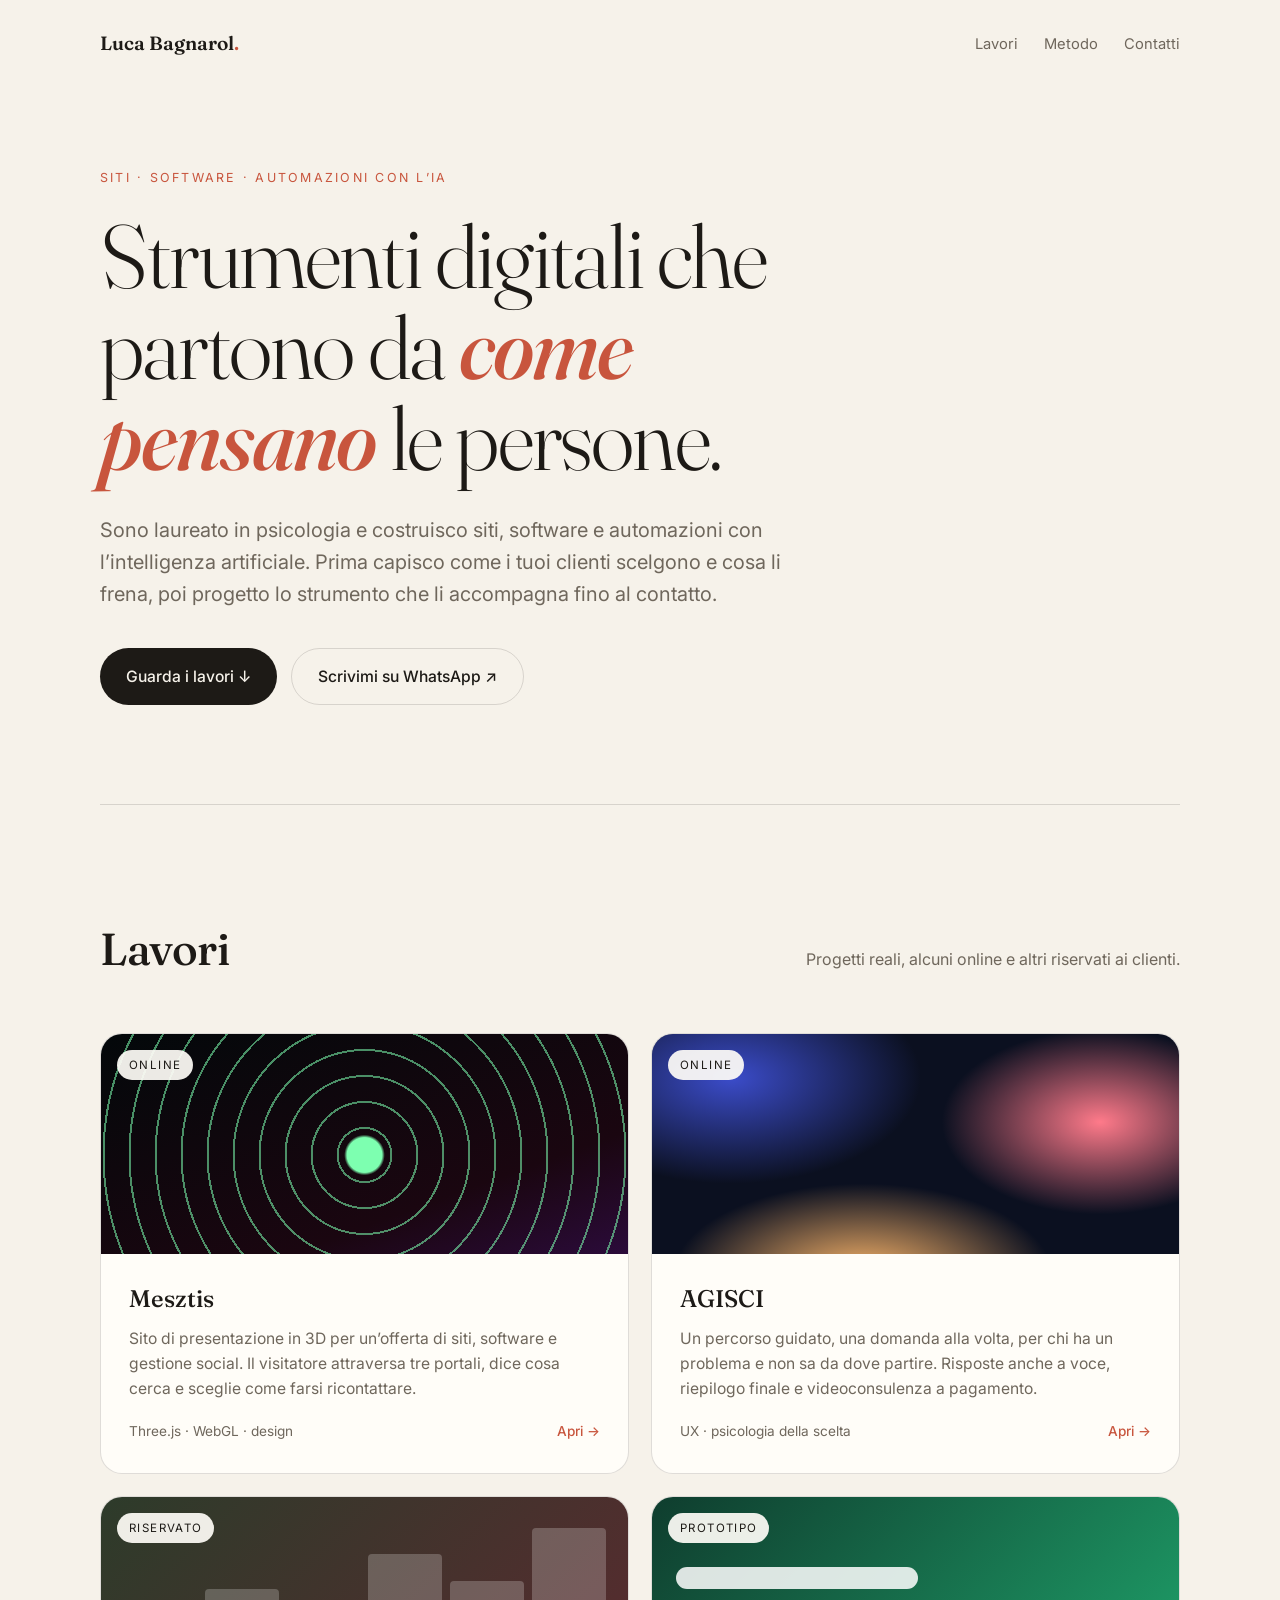
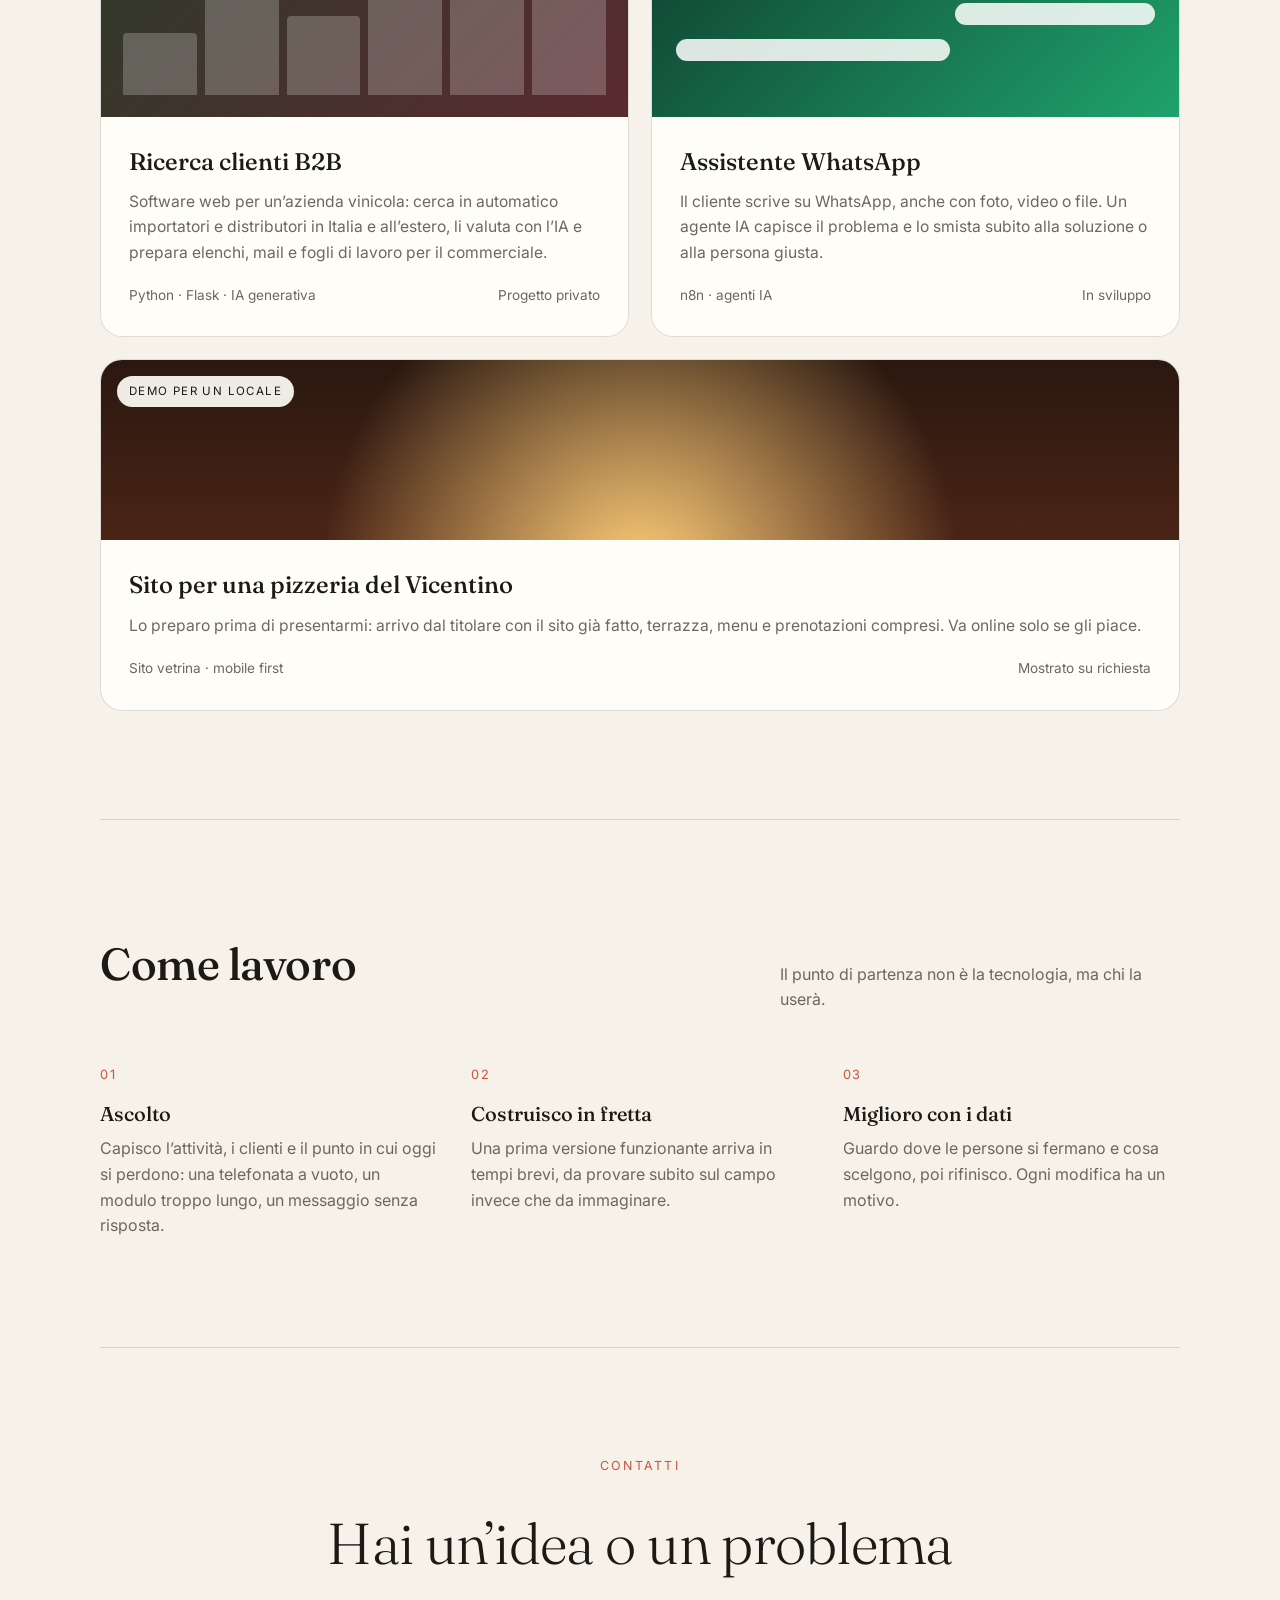
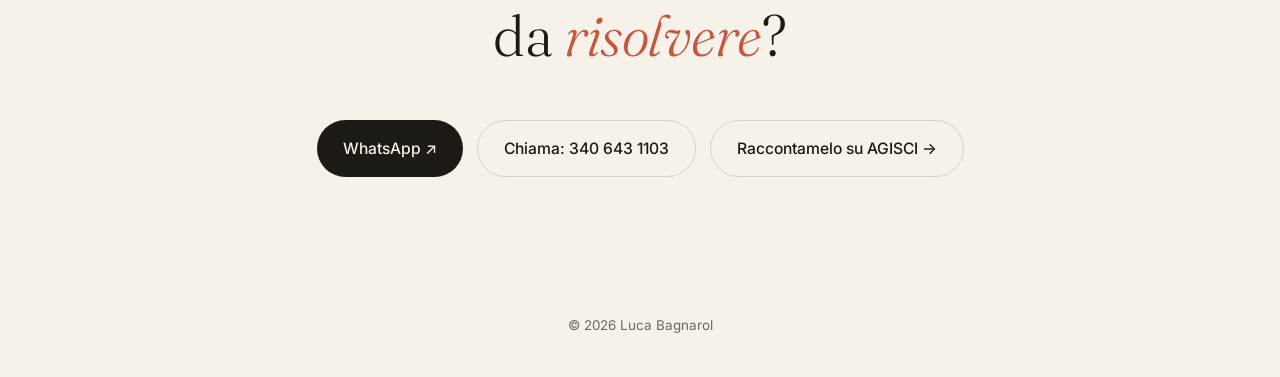
==== index.html @ f9bddebd "Add files via upload" ====
<!DOCTYPE html>
<html lang="it">
<head>
<meta charset="UTF-8">
<meta name="viewport" content="width=device-width, initial-scale=1.0">
<title>Luca Bagnarol — siti, software e automazioni</title>
<meta name="description" content="Portfolio di Luca Bagnarol: siti web, software su misura e automazioni con l'intelligenza artificiale, progettati partendo da come pensano e decidono le persone.">
<link rel="preconnect" href="https://fonts.googleapis.com">
<link href="https://fonts.googleapis.com/css2?family=Fraunces:opsz,wght@9..144,300;9..144,500;9..144,600&family=Inter:wght@300;400;500&display=swap" rel="stylesheet">
<style>
  :root{--bg:#f6f2ea;--ink:#1d1a16;--muted:#6f675c;--line:rgba(29,26,22,.14);--accent:#c8553d;--card:#fffdf8}
  *{box-sizing:border-box;margin:0;padding:0}
  html{scroll-behavior:smooth}
  body{background:var(--bg);color:var(--ink);font-family:Inter,system-ui,sans-serif;line-height:1.6;-webkit-font-smoothing:antialiased}
  a{color:inherit}
  .wrap{width:min(1080px,88vw);margin:0 auto}

  header{display:flex;justify-content:space-between;align-items:center;padding:28px 0}
  .mark{font-family:Fraunces,serif;font-weight:600;font-size:1.2rem;text-decoration:none}
  .mark span{color:var(--accent)}
  nav a{margin-left:26px;text-decoration:none;font-size:.92rem;color:var(--muted)}
  nav a:hover{color:var(--ink)}

  .hero{padding:9vh 0 11vh;border-bottom:1px solid var(--line)}
  .kicker{font-size:.78rem;letter-spacing:.18em;text-transform:uppercase;color:var(--accent);margin-bottom:22px}
  h1{font-family:Fraunces,serif;font-weight:300;font-size:clamp(2.6rem,7vw,5.6rem);line-height:1.02;letter-spacing:-.02em;max-width:14ch}
  h1 em{font-style:italic;font-weight:500;color:var(--accent)}
  .lead{margin-top:30px;max-width:56ch;font-size:clamp(1.05rem,1.6vw,1.25rem);color:var(--muted)}
  .cta{margin-top:38px;display:flex;flex-wrap:wrap;gap:14px}
  .btn{display:inline-flex;align-items:center;gap:10px;padding:15px 26px;border-radius:999px;text-decoration:none;font-weight:500;font-size:.98rem;transition:transform .25s,background .25s}
  .btn.main{background:var(--ink);color:var(--bg)}
  .btn.main:hover{transform:translateY(-2px)}
  .btn.ghost{border:1px solid var(--line)}
  .btn.ghost:hover{border-color:var(--ink)}

  section{padding:12vh 0;border-bottom:1px solid var(--line)}
  .head{display:flex;justify-content:space-between;align-items:baseline;gap:20px;margin-bottom:48px;flex-wrap:wrap}
  h2{font-family:Fraunces,serif;font-weight:500;font-size:clamp(1.8rem,3.6vw,2.8rem);letter-spacing:-.01em}
  .head p{color:var(--muted);max-width:40ch}

  .grid{display:grid;grid-template-columns:repeat(2,1fr);gap:22px}
  .work{position:relative;display:flex;flex-direction:column;background:var(--card);border:1px solid var(--line);border-radius:22px;overflow:hidden;text-decoration:none;transition:transform .35s cubic-bezier(.2,.8,.2,1),box-shadow .35s}
  a.work:hover{transform:translateY(-4px);box-shadow:0 24px 50px -28px rgba(29,26,22,.35)}
  .thumb{height:220px;position:relative;overflow:hidden}
  .thumb.mesztis{background:radial-gradient(circle at 50% 55%,#7dffb0 0 6%,transparent 7%),repeating-radial-gradient(circle at 50% 55%,rgba(125,255,176,.55) 0 2px,transparent 2px 26px),linear-gradient(160deg,#03080a,#1a0610 70%,#2b0b3a)}
  .thumb.agisci{background:radial-gradient(60% 80% at 15% 20%,#3b4cca 0,transparent 60%),radial-gradient(50% 70% at 85% 40%,#ff7a8a 0,transparent 60%),radial-gradient(60% 70% at 40% 110%,#ffb86b 0,transparent 60%),#0b1020}
  .thumb.buyer{background:linear-gradient(135deg,#2d3b2a,#5a2a2f);display:flex;align-items:flex-end;padding:22px;gap:8px}
  .thumb.buyer i{flex:1;background:rgba(255,255,255,.22);border-radius:4px 4px 0 0}
  .thumb.wa{background:linear-gradient(135deg,#0f3d2e,#1fa36b)}
  .thumb.wa i{position:absolute;height:22px;border-radius:12px;background:rgba(255,255,255,.85)}
  .thumb.pizza{background:radial-gradient(circle at 50% 120%,#ffcf7a 0,transparent 55%),linear-gradient(180deg,#2a1810,#4a2416)}
  .thumb .tag{position:absolute;top:16px;left:16px;font-size:.72rem;letter-spacing:.12em;text-transform:uppercase;background:rgba(255,253,248,.92);color:var(--ink);padding:6px 12px;border-radius:999px}
  .body{padding:26px 28px 30px;flex:1;display:flex;flex-direction:column}
  .work h3{font-family:Fraunces,serif;font-weight:500;font-size:1.5rem;margin-bottom:8px}
  .work p{color:var(--muted);font-size:.98rem}
  .meta{margin-top:auto;padding-top:20px;display:flex;justify-content:space-between;align-items:center;font-size:.85rem;color:var(--muted)}
  .meta .go{color:var(--accent);font-weight:500}
  .wide{grid-column:1 / -1}
  .wide .thumb{height:180px}

  .method{display:grid;grid-template-columns:repeat(3,1fr);gap:34px}
  .method b{display:block;font-family:Fraunces,serif;font-weight:500;font-size:1.25rem;margin:12px 0 6px}
  .method .n{font-size:.8rem;color:var(--accent);letter-spacing:.14em}
  .method p{color:var(--muted)}

  .contact{text-align:center;border-bottom:none}
  .contact h2{font-size:clamp(2rem,5vw,3.6rem);font-weight:300;max-width:18ch;margin:0 auto}
  .contact h2 em{font-style:italic;color:var(--accent)}
  .contact .cta{justify-content:center}
  footer{padding:30px 0 40px;text-align:center;font-size:.84rem;color:var(--muted)}

  @media (max-width:760px){
    .grid,.method{grid-template-columns:1fr}
    nav a:not(:last-child){display:none}
    .thumb{height:170px}
  }
</style>
</head>
<body>
<div class="wrap">
  <header>
    <a class="mark" href="#">Luca Bagnarol<span>.</span></a>
    <nav><a href="#lavori">Lavori</a><a href="#metodo">Metodo</a><a href="#contatti">Contatti</a></nav>
  </header>

  <div class="hero">
    <div class="kicker">Siti · Software · Automazioni con l’IA</div>
    <h1>Strumenti digitali che partono da <em>come pensano</em> le persone.</h1>
    <p class="lead">Sono laureato in psicologia e costruisco siti, software e automazioni con l’intelligenza artificiale. Prima capisco come i tuoi clienti scelgono e cosa li frena, poi progetto lo strumento che li accompagna fino al contatto.</p>
    <div class="cta">
      <a class="btn main" href="#lavori">Guarda i lavori ↓</a>
      <a class="btn ghost" href="https://wa.me/393406431103" target="_blank" rel="noopener">Scrivimi su WhatsApp ↗</a>
    </div>
  </div>

  <section id="lavori">
    <div class="head"><h2>Lavori</h2><p>Progetti reali, alcuni online e altri riservati ai clienti.</p></div>
    <div class="grid">
      <a class="work" href="/mesztis/">
        <div class="thumb mesztis"><span class="tag">Online</span></div>
        <div class="body">
          <h3>Mesztis</h3>
          <p>Sito di presentazione in 3D per un’offerta di siti, software e gestione social. Il visitatore attraversa tre portali, dice cosa cerca e sceglie come farsi ricontattare.</p>
          <div class="meta"><span>Three.js · WebGL · design</span><span class="go">Apri →</span></div>
        </div>
      </a>
      <a class="work" href="/agisci/">
        <div class="thumb agisci"><span class="tag">Online</span></div>
        <div class="body">
          <h3>AGISCI</h3>
          <p>Un percorso guidato, una domanda alla volta, per chi ha un problema e non sa da dove partire. Risposte anche a voce, riepilogo finale e videoconsulenza a pagamento.</p>
          <div class="meta"><span>UX · psicologia della scelta</span><span class="go">Apri →</span></div>
        </div>
      </a>
      <div class="work">
        <div class="thumb buyer"><span class="tag">Riservato</span><i style="height:35%"></i><i style="height:60%"></i><i style="height:45%"></i><i style="height:80%"></i><i style="height:65%"></i><i style="height:95%"></i></div>
        <div class="body">
          <h3>Ricerca clienti B2B</h3>
          <p>Software web per un’azienda vinicola: cerca in automatico importatori e distributori in Italia e all’estero, li valuta con l’IA e prepara elenchi, mail e fogli di lavoro per il commerciale.</p>
          <div class="meta"><span>Python · Flask · IA generativa</span><span>Progetto privato</span></div>
        </div>
      </div>
      <div class="work">
        <div class="thumb wa"><span class="tag">Prototipo</span><i style="left:24px;top:70px;width:46%"></i><i style="right:24px;top:106px;width:38%"></i><i style="left:24px;top:142px;width:52%"></i></div>
        <div class="body">
          <h3>Assistente WhatsApp</h3>
          <p>Il cliente scrive su WhatsApp, anche con foto, video o file. Un agente IA capisce il problema e lo smista subito alla soluzione o alla persona giusta.</p>
          <div class="meta"><span>n8n · agenti IA</span><span>In sviluppo</span></div>
        </div>
      </div>
      <div class="work wide">
        <div class="thumb pizza"><span class="tag">Demo per un locale</span></div>
        <div class="body">
          <h3>Sito per una pizzeria del Vicentino</h3>
          <p>Lo preparo prima di presentarmi: arrivo dal titolare con il sito già fatto, terrazza, menu e prenotazioni compresi. Va online solo se gli piace.</p>
          <div class="meta"><span>Sito vetrina · mobile first</span><span>Mostrato su richiesta</span></div>
        </div>
      </div>
    </div>
  </section>

  <section id="metodo">
    <div class="head"><h2>Come lavoro</h2><p>Il punto di partenza non è la tecnologia, ma chi la userà.</p></div>
    <div class="method">
      <div><span class="n">01</span><b>Ascolto</b><p>Capisco l’attività, i clienti e il punto in cui oggi si perdono: una telefonata a vuoto, un modulo troppo lungo, un messaggio senza risposta.</p></div>
      <div><span class="n">02</span><b>Costruisco in fretta</b><p>Una prima versione funzionante arriva in tempi brevi, da provare subito sul campo invece che da immaginare.</p></div>
      <div><span class="n">03</span><b>Miglioro con i dati</b><p>Guardo dove le persone si fermano e cosa scelgono, poi rifinisco. Ogni modifica ha un motivo.</p></div>
    </div>
  </section>

  <section class="contact" id="contatti">
    <div class="kicker">Contatti</div>
    <h2>Hai un’idea o un problema da <em>risolvere</em>?</h2>
    <div class="cta">
      <a class="btn main" href="https://wa.me/393406431103" target="_blank" rel="noopener">WhatsApp ↗</a>
      <a class="btn ghost" href="tel:+393406431103">Chiama: 340 643 1103</a>
      <a class="btn ghost" href="/agisci/">Raccontamelo su AGISCI →</a>
    </div>
  </section>
</div>
<footer>© <span id="y"></span> Luca Bagnarol</footer>
<script>document.getElementById('y').textContent = new Date().getFullYear();</script>
</body>
</html>
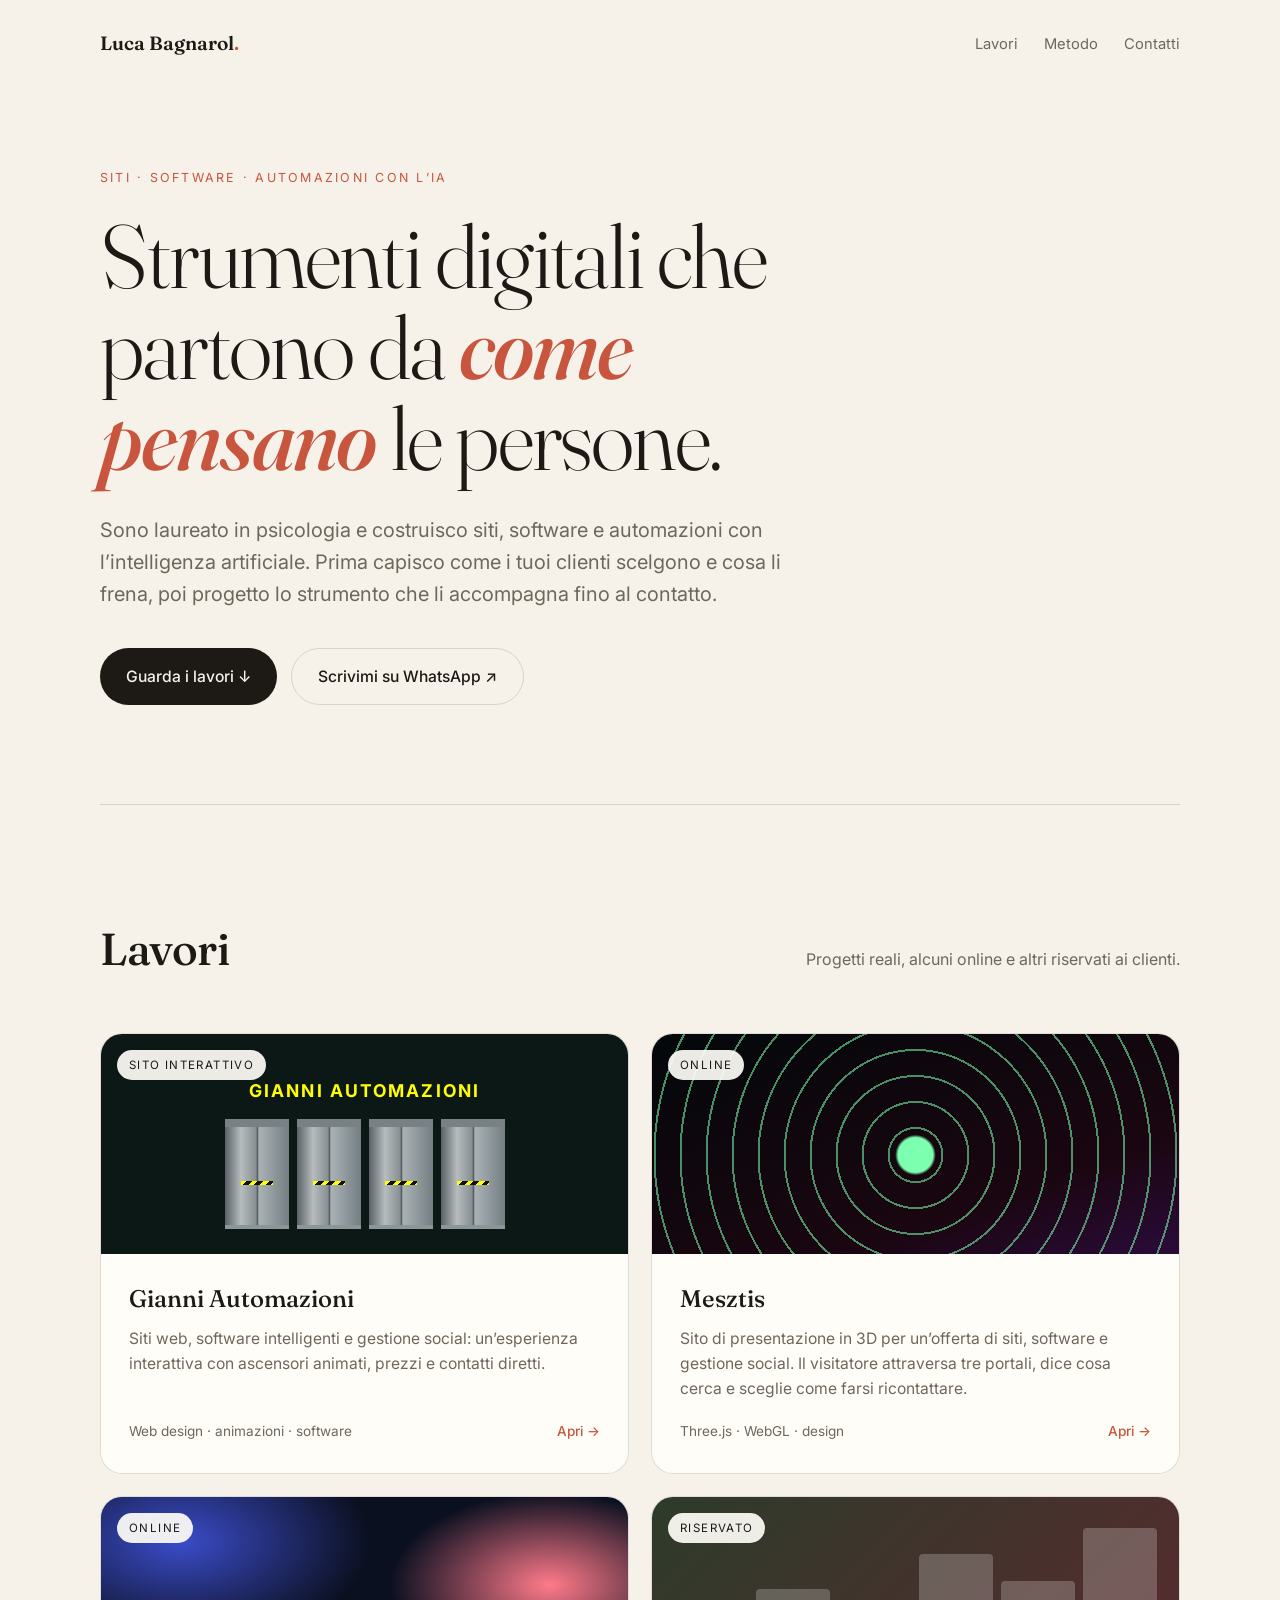
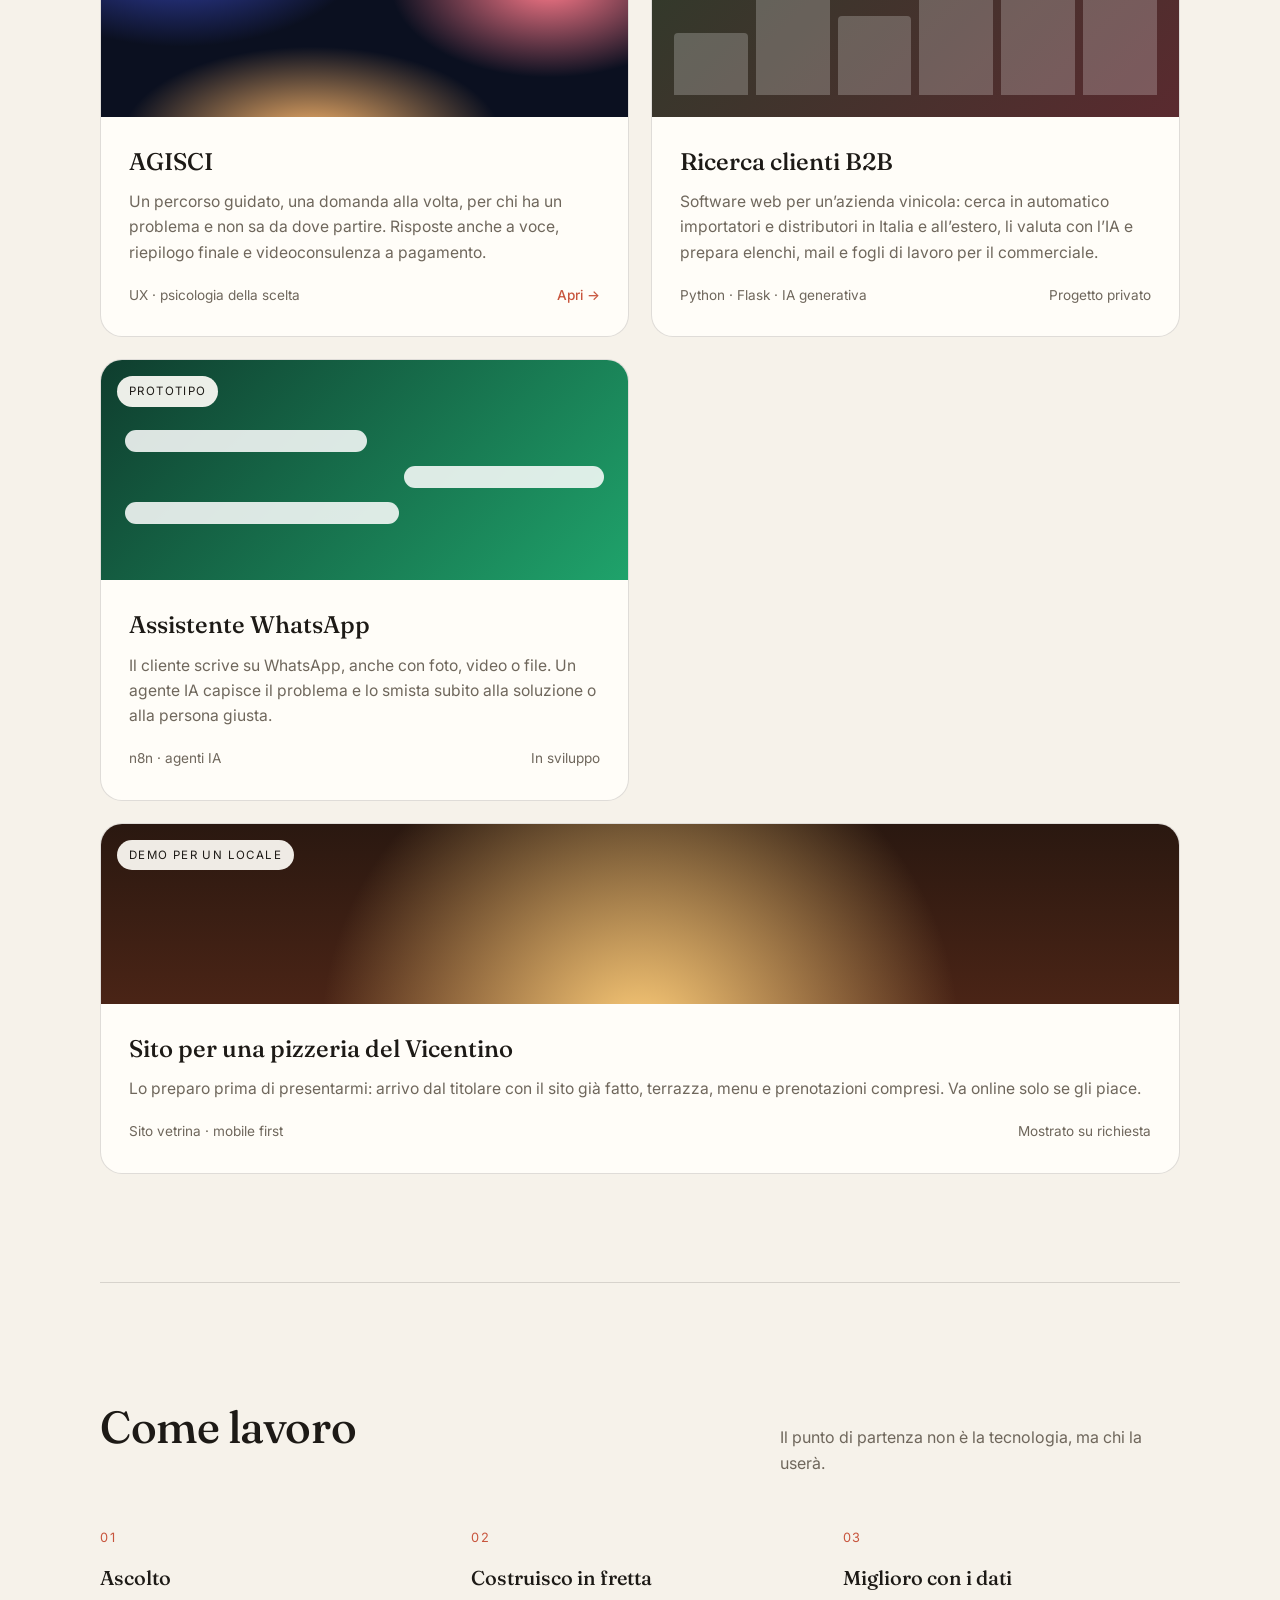
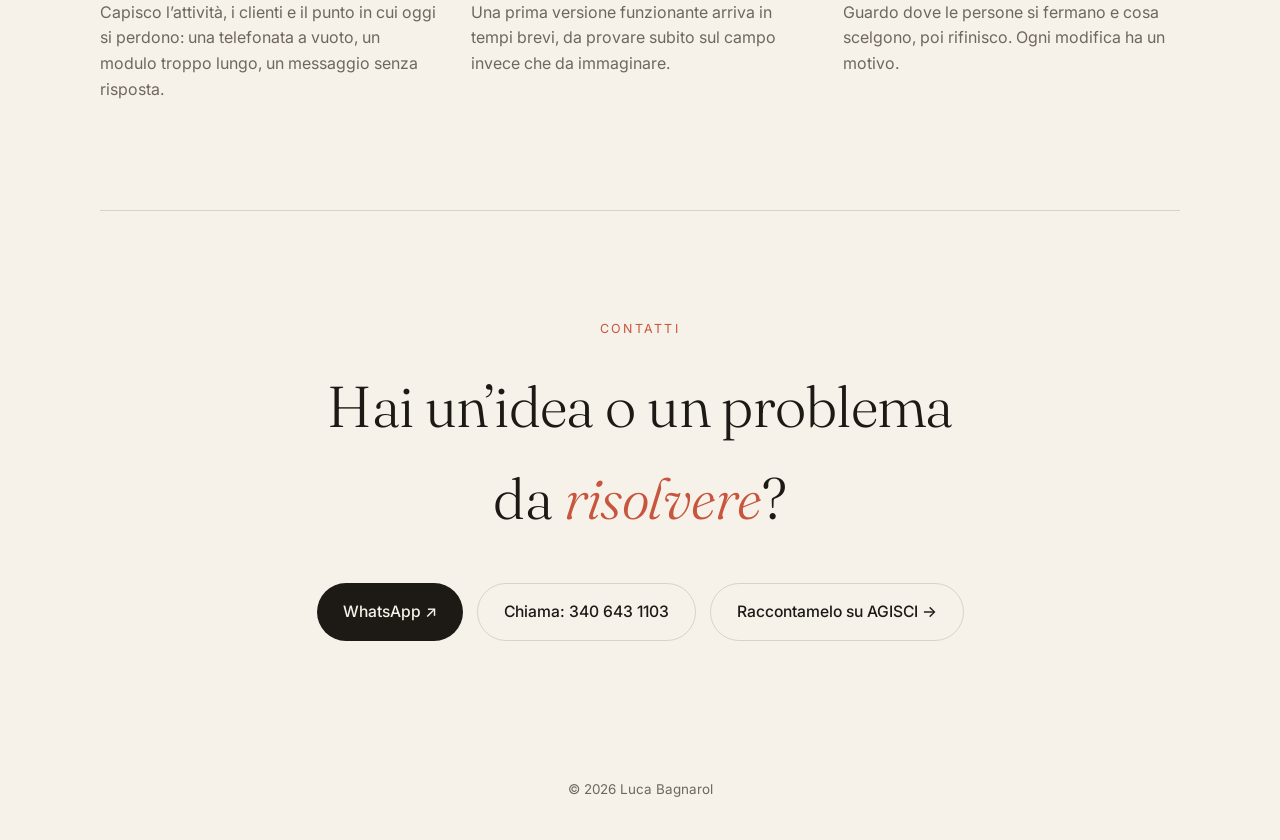
==== commit 77347194: "Add files via upload" ====
--- a/index.html
+++ b/index.html
@@ -1,164 +1,177 @@
-<!DOCTYPE html>
-<html lang="it">
-<head>
-<meta charset="UTF-8">
-<meta name="viewport" content="width=device-width, initial-scale=1.0">
-<title>Luca Bagnarol — siti, software e automazioni</title>
-<meta name="description" content="Portfolio di Luca Bagnarol: siti web, software su misura e automazioni con l'intelligenza artificiale, progettati partendo da come pensano e decidono le persone.">
-<link rel="preconnect" href="https://fonts.googleapis.com">
-<link href="https://fonts.googleapis.com/css2?family=Fraunces:opsz,wght@9..144,300;9..144,500;9..144,600&family=Inter:wght@300;400;500&display=swap" rel="stylesheet">
-<style>
-  :root{--bg:#f6f2ea;--ink:#1d1a16;--muted:#6f675c;--line:rgba(29,26,22,.14);--accent:#c8553d;--card:#fffdf8}
-  *{box-sizing:border-box;margin:0;padding:0}
-  html{scroll-behavior:smooth}
-  body{background:var(--bg);color:var(--ink);font-family:Inter,system-ui,sans-serif;line-height:1.6;-webkit-font-smoothing:antialiased}
-  a{color:inherit}
-  .wrap{width:min(1080px,88vw);margin:0 auto}
-
-  header{display:flex;justify-content:space-between;align-items:center;padding:28px 0}
-  .mark{font-family:Fraunces,serif;font-weight:600;font-size:1.2rem;text-decoration:none}
-  .mark span{color:var(--accent)}
-  nav a{margin-left:26px;text-decoration:none;font-size:.92rem;color:var(--muted)}
-  nav a:hover{color:var(--ink)}
-
-  .hero{padding:9vh 0 11vh;border-bottom:1px solid var(--line)}
-  .kicker{font-size:.78rem;letter-spacing:.18em;text-transform:uppercase;color:var(--accent);margin-bottom:22px}
-  h1{font-family:Fraunces,serif;font-weight:300;font-size:clamp(2.6rem,7vw,5.6rem);line-height:1.02;letter-spacing:-.02em;max-width:14ch}
-  h1 em{font-style:italic;font-weight:500;color:var(--accent)}
-  .lead{margin-top:30px;max-width:56ch;font-size:clamp(1.05rem,1.6vw,1.25rem);color:var(--muted)}
-  .cta{margin-top:38px;display:flex;flex-wrap:wrap;gap:14px}
-  .btn{display:inline-flex;align-items:center;gap:10px;padding:15px 26px;border-radius:999px;text-decoration:none;font-weight:500;font-size:.98rem;transition:transform .25s,background .25s}
-  .btn.main{background:var(--ink);color:var(--bg)}
-  .btn.main:hover{transform:translateY(-2px)}
-  .btn.ghost{border:1px solid var(--line)}
-  .btn.ghost:hover{border-color:var(--ink)}
-
-  section{padding:12vh 0;border-bottom:1px solid var(--line)}
-  .head{display:flex;justify-content:space-between;align-items:baseline;gap:20px;margin-bottom:48px;flex-wrap:wrap}
-  h2{font-family:Fraunces,serif;font-weight:500;font-size:clamp(1.8rem,3.6vw,2.8rem);letter-spacing:-.01em}
-  .head p{color:var(--muted);max-width:40ch}
-
-  .grid{display:grid;grid-template-columns:repeat(2,1fr);gap:22px}
-  .work{position:relative;display:flex;flex-direction:column;background:var(--card);border:1px solid var(--line);border-radius:22px;overflow:hidden;text-decoration:none;transition:transform .35s cubic-bezier(.2,.8,.2,1),box-shadow .35s}
-  a.work:hover{transform:translateY(-4px);box-shadow:0 24px 50px -28px rgba(29,26,22,.35)}
-  .thumb{height:220px;position:relative;overflow:hidden}
-  .thumb.mesztis{background:radial-gradient(circle at 50% 55%,#7dffb0 0 6%,transparent 7%),repeating-radial-gradient(circle at 50% 55%,rgba(125,255,176,.55) 0 2px,transparent 2px 26px),linear-gradient(160deg,#03080a,#1a0610 70%,#2b0b3a)}
-  .thumb.agisci{background:radial-gradient(60% 80% at 15% 20%,#3b4cca 0,transparent 60%),radial-gradient(50% 70% at 85% 40%,#ff7a8a 0,transparent 60%),radial-gradient(60% 70% at 40% 110%,#ffb86b 0,transparent 60%),#0b1020}
-  .thumb.buyer{background:linear-gradient(135deg,#2d3b2a,#5a2a2f);display:flex;align-items:flex-end;padding:22px;gap:8px}
-  .thumb.buyer i{flex:1;background:rgba(255,255,255,.22);border-radius:4px 4px 0 0}
-  .thumb.wa{background:linear-gradient(135deg,#0f3d2e,#1fa36b)}
-  .thumb.wa i{position:absolute;height:22px;border-radius:12px;background:rgba(255,255,255,.85)}
-  .thumb.pizza{background:radial-gradient(circle at 50% 120%,#ffcf7a 0,transparent 55%),linear-gradient(180deg,#2a1810,#4a2416)}
-  .thumb .tag{position:absolute;top:16px;left:16px;font-size:.72rem;letter-spacing:.12em;text-transform:uppercase;background:rgba(255,253,248,.92);color:var(--ink);padding:6px 12px;border-radius:999px}
-  .body{padding:26px 28px 30px;flex:1;display:flex;flex-direction:column}
-  .work h3{font-family:Fraunces,serif;font-weight:500;font-size:1.5rem;margin-bottom:8px}
-  .work p{color:var(--muted);font-size:.98rem}
-  .meta{margin-top:auto;padding-top:20px;display:flex;justify-content:space-between;align-items:center;font-size:.85rem;color:var(--muted)}
-  .meta .go{color:var(--accent);font-weight:500}
-  .wide{grid-column:1 / -1}
-  .wide .thumb{height:180px}
-
-  .method{display:grid;grid-template-columns:repeat(3,1fr);gap:34px}
-  .method b{display:block;font-family:Fraunces,serif;font-weight:500;font-size:1.25rem;margin:12px 0 6px}
-  .method .n{font-size:.8rem;color:var(--accent);letter-spacing:.14em}
-  .method p{color:var(--muted)}
-
-  .contact{text-align:center;border-bottom:none}
-  .contact h2{font-size:clamp(2rem,5vw,3.6rem);font-weight:300;max-width:18ch;margin:0 auto}
-  .contact h2 em{font-style:italic;color:var(--accent)}
-  .contact .cta{justify-content:center}
-  footer{padding:30px 0 40px;text-align:center;font-size:.84rem;color:var(--muted)}
-
-  @media (max-width:760px){
-    .grid,.method{grid-template-columns:1fr}
-    nav a:not(:last-child){display:none}
-    .thumb{height:170px}
-  }
-</style>
-</head>
-<body>
-<div class="wrap">
-  <header>
-    <a class="mark" href="#">Luca Bagnarol<span>.</span></a>
-    <nav><a href="#lavori">Lavori</a><a href="#metodo">Metodo</a><a href="#contatti">Contatti</a></nav>
-  </header>
-
-  <div class="hero">
-    <div class="kicker">Siti · Software · Automazioni con l’IA</div>
-    <h1>Strumenti digitali che partono da <em>come pensano</em> le persone.</h1>
-    <p class="lead">Sono laureato in psicologia e costruisco siti, software e automazioni con l’intelligenza artificiale. Prima capisco come i tuoi clienti scelgono e cosa li frena, poi progetto lo strumento che li accompagna fino al contatto.</p>
-    <div class="cta">
-      <a class="btn main" href="#lavori">Guarda i lavori ↓</a>
-      <a class="btn ghost" href="https://wa.me/393406431103" target="_blank" rel="noopener">Scrivimi su WhatsApp ↗</a>
-    </div>
-  </div>
-
-  <section id="lavori">
-    <div class="head"><h2>Lavori</h2><p>Progetti reali, alcuni online e altri riservati ai clienti.</p></div>
-    <div class="grid">
-      <a class="work" href="/mesztis/">
-        <div class="thumb mesztis"><span class="tag">Online</span></div>
-        <div class="body">
-          <h3>Mesztis</h3>
-          <p>Sito di presentazione in 3D per un’offerta di siti, software e gestione social. Il visitatore attraversa tre portali, dice cosa cerca e sceglie come farsi ricontattare.</p>
-          <div class="meta"><span>Three.js · WebGL · design</span><span class="go">Apri →</span></div>
-        </div>
-      </a>
-      <a class="work" href="/agisci/">
-        <div class="thumb agisci"><span class="tag">Online</span></div>
-        <div class="body">
-          <h3>AGISCI</h3>
-          <p>Un percorso guidato, una domanda alla volta, per chi ha un problema e non sa da dove partire. Risposte anche a voce, riepilogo finale e videoconsulenza a pagamento.</p>
-          <div class="meta"><span>UX · psicologia della scelta</span><span class="go">Apri →</span></div>
-        </div>
-      </a>
-      <div class="work">
-        <div class="thumb buyer"><span class="tag">Riservato</span><i style="height:35%"></i><i style="height:60%"></i><i style="height:45%"></i><i style="height:80%"></i><i style="height:65%"></i><i style="height:95%"></i></div>
-        <div class="body">
-          <h3>Ricerca clienti B2B</h3>
-          <p>Software web per un’azienda vinicola: cerca in automatico importatori e distributori in Italia e all’estero, li valuta con l’IA e prepara elenchi, mail e fogli di lavoro per il commerciale.</p>
-          <div class="meta"><span>Python · Flask · IA generativa</span><span>Progetto privato</span></div>
-        </div>
-      </div>
-      <div class="work">
-        <div class="thumb wa"><span class="tag">Prototipo</span><i style="left:24px;top:70px;width:46%"></i><i style="right:24px;top:106px;width:38%"></i><i style="left:24px;top:142px;width:52%"></i></div>
-        <div class="body">
-          <h3>Assistente WhatsApp</h3>
-          <p>Il cliente scrive su WhatsApp, anche con foto, video o file. Un agente IA capisce il problema e lo smista subito alla soluzione o alla persona giusta.</p>
-          <div class="meta"><span>n8n · agenti IA</span><span>In sviluppo</span></div>
-        </div>
-      </div>
-      <div class="work wide">
-        <div class="thumb pizza"><span class="tag">Demo per un locale</span></div>
-        <div class="body">
-          <h3>Sito per una pizzeria del Vicentino</h3>
-          <p>Lo preparo prima di presentarmi: arrivo dal titolare con il sito già fatto, terrazza, menu e prenotazioni compresi. Va online solo se gli piace.</p>
-          <div class="meta"><span>Sito vetrina · mobile first</span><span>Mostrato su richiesta</span></div>
-        </div>
-      </div>
-    </div>
-  </section>
-
-  <section id="metodo">
-    <div class="head"><h2>Come lavoro</h2><p>Il punto di partenza non è la tecnologia, ma chi la userà.</p></div>
-    <div class="method">
-      <div><span class="n">01</span><b>Ascolto</b><p>Capisco l’attività, i clienti e il punto in cui oggi si perdono: una telefonata a vuoto, un modulo troppo lungo, un messaggio senza risposta.</p></div>
-      <div><span class="n">02</span><b>Costruisco in fretta</b><p>Una prima versione funzionante arriva in tempi brevi, da provare subito sul campo invece che da immaginare.</p></div>
-      <div><span class="n">03</span><b>Miglioro con i dati</b><p>Guardo dove le persone si fermano e cosa scelgono, poi rifinisco. Ogni modifica ha un motivo.</p></div>
-    </div>
-  </section>
-
-  <section class="contact" id="contatti">
-    <div class="kicker">Contatti</div>
-    <h2>Hai un’idea o un problema da <em>risolvere</em>?</h2>
-    <div class="cta">
-      <a class="btn main" href="https://wa.me/393406431103" target="_blank" rel="noopener">WhatsApp ↗</a>
-      <a class="btn ghost" href="tel:+393406431103">Chiama: 340 643 1103</a>
-      <a class="btn ghost" href="/agisci/">Raccontamelo su AGISCI →</a>
-    </div>
-  </section>
-</div>
-<footer>© <span id="y"></span> Luca Bagnarol</footer>
-<script>document.getElementById('y').textContent = new Date().getFullYear();</script>
-</body>
-</html>
+<!DOCTYPE html>
+<html lang="it">
+<head>
+<meta charset="UTF-8">
+<meta name="viewport" content="width=device-width, initial-scale=1.0">
+<title>Luca Bagnarol — siti, software e automazioni</title>
+<meta name="description" content="Portfolio di Luca Bagnarol: siti web, software su misura e automazioni con l'intelligenza artificiale, progettati partendo da come pensano e decidono le persone.">
+<link rel="preconnect" href="https://fonts.googleapis.com">
+<link href="https://fonts.googleapis.com/css2?family=Fraunces:opsz,wght@9..144,300;9..144,500;9..144,600&family=Inter:wght@300;400;500&display=swap" rel="stylesheet">
+<style>
+  :root{--bg:#f6f2ea;--ink:#1d1a16;--muted:#6f675c;--line:rgba(29,26,22,.14);--accent:#c8553d;--card:#fffdf8}
+  *{box-sizing:border-box;margin:0;padding:0}
+  html{scroll-behavior:smooth}
+  body{background:var(--bg);color:var(--ink);font-family:Inter,system-ui,sans-serif;line-height:1.6;-webkit-font-smoothing:antialiased}
+  a{color:inherit}
+  .wrap{width:min(1080px,88vw);margin:0 auto}
+
+  header{display:flex;justify-content:space-between;align-items:center;padding:28px 0}
+  .mark{font-family:Fraunces,serif;font-weight:600;font-size:1.2rem;text-decoration:none}
+  .mark span{color:var(--accent)}
+  nav a{margin-left:26px;text-decoration:none;font-size:.92rem;color:var(--muted)}
+  nav a:hover{color:var(--ink)}
+
+  .hero{padding:9vh 0 11vh;border-bottom:1px solid var(--line)}
+  .kicker{font-size:.78rem;letter-spacing:.18em;text-transform:uppercase;color:var(--accent);margin-bottom:22px}
+  h1{font-family:Fraunces,serif;font-weight:300;font-size:clamp(2.6rem,7vw,5.6rem);line-height:1.02;letter-spacing:-.02em;max-width:14ch}
+  h1 em{font-style:italic;font-weight:500;color:var(--accent)}
+  .lead{margin-top:30px;max-width:56ch;font-size:clamp(1.05rem,1.6vw,1.25rem);color:var(--muted)}
+  .cta{margin-top:38px;display:flex;flex-wrap:wrap;gap:14px}
+  .btn{display:inline-flex;align-items:center;gap:10px;padding:15px 26px;border-radius:999px;text-decoration:none;font-weight:500;font-size:.98rem;transition:transform .25s,background .25s}
+  .btn.main{background:var(--ink);color:var(--bg)}
+  .btn.main:hover{transform:translateY(-2px)}
+  .btn.ghost{border:1px solid var(--line)}
+  .btn.ghost:hover{border-color:var(--ink)}
+
+  section{padding:12vh 0;border-bottom:1px solid var(--line)}
+  .head{display:flex;justify-content:space-between;align-items:baseline;gap:20px;margin-bottom:48px;flex-wrap:wrap}
+  h2{font-family:Fraunces,serif;font-weight:500;font-size:clamp(1.8rem,3.6vw,2.8rem);letter-spacing:-.01em}
+  .head p{color:var(--muted);max-width:40ch}
+
+  .grid{display:grid;grid-template-columns:repeat(2,1fr);gap:22px}
+  .work{position:relative;display:flex;flex-direction:column;background:var(--card);border:1px solid var(--line);border-radius:22px;overflow:hidden;text-decoration:none;transition:transform .35s cubic-bezier(.2,.8,.2,1),box-shadow .35s}
+  a.work:hover{transform:translateY(-4px);box-shadow:0 24px 50px -28px rgba(29,26,22,.35)}
+  .thumb{height:220px;position:relative;overflow:hidden}
+  .thumb.mesztis{background:radial-gradient(circle at 50% 55%,#7dffb0 0 6%,transparent 7%),repeating-radial-gradient(circle at 50% 55%,rgba(125,255,176,.55) 0 2px,transparent 2px 26px),linear-gradient(160deg,#03080a,#1a0610 70%,#2b0b3a)}
+  .thumb.agisci{background:radial-gradient(60% 80% at 15% 20%,#3b4cca 0,transparent 60%),radial-gradient(50% 70% at 85% 40%,#ff7a8a 0,transparent 60%),radial-gradient(60% 70% at 40% 110%,#ffb86b 0,transparent 60%),#0b1020}
+  .thumb.gianni{background:#0b1815;display:flex;flex-direction:column;align-items:center;justify-content:center;gap:14px;padding:36px 24px 18px}
+  .gianni-title{color:#ffff00;font-weight:700;font-size:clamp(.8rem,2vw,1.1rem);letter-spacing:.12em}
+  .gianni-doors{display:flex;gap:8px;width:min(280px,90%);height:110px}
+  .gianni-doors i{flex:1;position:relative;border-top:8px solid #7a8184;border-bottom:4px solid #8c969a;background:linear-gradient(90deg,#596166,#b7bdbe 25%,#858e91 49%,#3c4346 50%,#aab2b5 53%,#737e83)}
+  .gianni-doors i:after{content:"";position:absolute;top:55%;left:25%;right:25%;height:4px;background:repeating-linear-gradient(135deg,#ffff00 0 4px,#111 4px 8px)}
+  .thumb.buyer{background:linear-gradient(135deg,#2d3b2a,#5a2a2f);display:flex;align-items:flex-end;padding:22px;gap:8px}
+  .thumb.buyer i{flex:1;background:rgba(255,255,255,.22);border-radius:4px 4px 0 0}
+  .thumb.wa{background:linear-gradient(135deg,#0f3d2e,#1fa36b)}
+  .thumb.wa i{position:absolute;height:22px;border-radius:12px;background:rgba(255,255,255,.85)}
+  .thumb.pizza{background:radial-gradient(circle at 50% 120%,#ffcf7a 0,transparent 55%),linear-gradient(180deg,#2a1810,#4a2416)}
+  .thumb .tag{position:absolute;top:16px;left:16px;font-size:.72rem;letter-spacing:.12em;text-transform:uppercase;background:rgba(255,253,248,.92);color:var(--ink);padding:6px 12px;border-radius:999px}
+  .body{padding:26px 28px 30px;flex:1;display:flex;flex-direction:column}
+  .work h3{font-family:Fraunces,serif;font-weight:500;font-size:1.5rem;margin-bottom:8px}
+  .work p{color:var(--muted);font-size:.98rem}
+  .meta{margin-top:auto;padding-top:20px;display:flex;justify-content:space-between;align-items:center;font-size:.85rem;color:var(--muted)}
+  .meta .go{color:var(--accent);font-weight:500}
+  .wide{grid-column:1 / -1}
+  .wide .thumb{height:180px}
+
+  .method{display:grid;grid-template-columns:repeat(3,1fr);gap:34px}
+  .method b{display:block;font-family:Fraunces,serif;font-weight:500;font-size:1.25rem;margin:12px 0 6px}
+  .method .n{font-size:.8rem;color:var(--accent);letter-spacing:.14em}
+  .method p{color:var(--muted)}
+
+  .contact{text-align:center;border-bottom:none}
+  .contact h2{font-size:clamp(2rem,5vw,3.6rem);font-weight:300;max-width:18ch;margin:0 auto}
+  .contact h2 em{font-style:italic;color:var(--accent)}
+  .contact .cta{justify-content:center}
+  footer{padding:30px 0 40px;text-align:center;font-size:.84rem;color:var(--muted)}
+
+  @media (max-width:760px){
+    .grid,.method{grid-template-columns:1fr}
+    nav a:not(:last-child){display:none}
+    .thumb{height:170px}
+  }
+</style>
+</head>
+<body>
+<div class="wrap">
+  <header>
+    <a class="mark" href="#">Luca Bagnarol<span>.</span></a>
+    <nav><a href="#lavori">Lavori</a><a href="#metodo">Metodo</a><a href="#contatti">Contatti</a></nav>
+  </header>
+
+  <div class="hero">
+    <div class="kicker">Siti · Software · Automazioni con l’IA</div>
+    <h1>Strumenti digitali che partono da <em>come pensano</em> le persone.</h1>
+    <p class="lead">Sono laureato in psicologia e costruisco siti, software e automazioni con l’intelligenza artificiale. Prima capisco come i tuoi clienti scelgono e cosa li frena, poi progetto lo strumento che li accompagna fino al contatto.</p>
+    <div class="cta">
+      <a class="btn main" href="#lavori">Guarda i lavori ↓</a>
+      <a class="btn ghost" href="https://wa.me/393406431103" target="_blank" rel="noopener">Scrivimi su WhatsApp ↗</a>
+    </div>
+  </div>
+
+  <section id="lavori">
+    <div class="head"><h2>Lavori</h2><p>Progetti reali, alcuni online e altri riservati ai clienti.</p></div>
+    <div class="grid">
+      <a class="work" href="/gianni-automazioni/">
+        <div class="thumb gianni"><span class="tag">Sito interattivo</span><span class="gianni-title" aria-hidden="true">GIANNI AUTOMAZIONI</span><span class="gianni-doors" aria-hidden="true"><i></i><i></i><i></i><i></i></span></div>
+        <div class="body">
+          <h3>Gianni Automazioni</h3>
+          <p>Siti web, software intelligenti e gestione social: un’esperienza interattiva con ascensori animati, prezzi e contatti diretti.</p>
+          <div class="meta"><span>Web design · animazioni · software</span><span class="go">Apri →</span></div>
+        </div>
+      </a>
+      <a class="work" href="/mesztis/">
+        <div class="thumb mesztis"><span class="tag">Online</span></div>
+        <div class="body">
+          <h3>Mesztis</h3>
+          <p>Sito di presentazione in 3D per un’offerta di siti, software e gestione social. Il visitatore attraversa tre portali, dice cosa cerca e sceglie come farsi ricontattare.</p>
+          <div class="meta"><span>Three.js · WebGL · design</span><span class="go">Apri →</span></div>
+        </div>
+      </a>
+      <a class="work" href="/agisci/">
+        <div class="thumb agisci"><span class="tag">Online</span></div>
+        <div class="body">
+          <h3>AGISCI</h3>
+          <p>Un percorso guidato, una domanda alla volta, per chi ha un problema e non sa da dove partire. Risposte anche a voce, riepilogo finale e videoconsulenza a pagamento.</p>
+          <div class="meta"><span>UX · psicologia della scelta</span><span class="go">Apri →</span></div>
+        </div>
+      </a>
+      <div class="work">
+        <div class="thumb buyer"><span class="tag">Riservato</span><i style="height:35%"></i><i style="height:60%"></i><i style="height:45%"></i><i style="height:80%"></i><i style="height:65%"></i><i style="height:95%"></i></div>
+        <div class="body">
+          <h3>Ricerca clienti B2B</h3>
+          <p>Software web per un’azienda vinicola: cerca in automatico importatori e distributori in Italia e all’estero, li valuta con l’IA e prepara elenchi, mail e fogli di lavoro per il commerciale.</p>
+          <div class="meta"><span>Python · Flask · IA generativa</span><span>Progetto privato</span></div>
+        </div>
+      </div>
+      <div class="work">
+        <div class="thumb wa"><span class="tag">Prototipo</span><i style="left:24px;top:70px;width:46%"></i><i style="right:24px;top:106px;width:38%"></i><i style="left:24px;top:142px;width:52%"></i></div>
+        <div class="body">
+          <h3>Assistente WhatsApp</h3>
+          <p>Il cliente scrive su WhatsApp, anche con foto, video o file. Un agente IA capisce il problema e lo smista subito alla soluzione o alla persona giusta.</p>
+          <div class="meta"><span>n8n · agenti IA</span><span>In sviluppo</span></div>
+        </div>
+      </div>
+      <div class="work wide">
+        <div class="thumb pizza"><span class="tag">Demo per un locale</span></div>
+        <div class="body">
+          <h3>Sito per una pizzeria del Vicentino</h3>
+          <p>Lo preparo prima di presentarmi: arrivo dal titolare con il sito già fatto, terrazza, menu e prenotazioni compresi. Va online solo se gli piace.</p>
+          <div class="meta"><span>Sito vetrina · mobile first</span><span>Mostrato su richiesta</span></div>
+        </div>
+      </div>
+    </div>
+  </section>
+
+  <section id="metodo">
+    <div class="head"><h2>Come lavoro</h2><p>Il punto di partenza non è la tecnologia, ma chi la userà.</p></div>
+    <div class="method">
+      <div><span class="n">01</span><b>Ascolto</b><p>Capisco l’attività, i clienti e il punto in cui oggi si perdono: una telefonata a vuoto, un modulo troppo lungo, un messaggio senza risposta.</p></div>
+      <div><span class="n">02</span><b>Costruisco in fretta</b><p>Una prima versione funzionante arriva in tempi brevi, da provare subito sul campo invece che da immaginare.</p></div>
+      <div><span class="n">03</span><b>Miglioro con i dati</b><p>Guardo dove le persone si fermano e cosa scelgono, poi rifinisco. Ogni modifica ha un motivo.</p></div>
+    </div>
+  </section>
+
+  <section class="contact" id="contatti">
+    <div class="kicker">Contatti</div>
+    <h2>Hai un’idea o un problema da <em>risolvere</em>?</h2>
+    <div class="cta">
+      <a class="btn main" href="https://wa.me/393406431103" target="_blank" rel="noopener">WhatsApp ↗</a>
+      <a class="btn ghost" href="tel:+393406431103">Chiama: 340 643 1103</a>
+      <a class="btn ghost" href="/agisci/">Raccontamelo su AGISCI →</a>
+    </div>
+  </section>
+</div>
+<footer>© <span id="y"></span> Luca Bagnarol</footer>
+<script>document.getElementById('y').textContent = new Date().getFullYear();</script>
+</body>
+</html>
